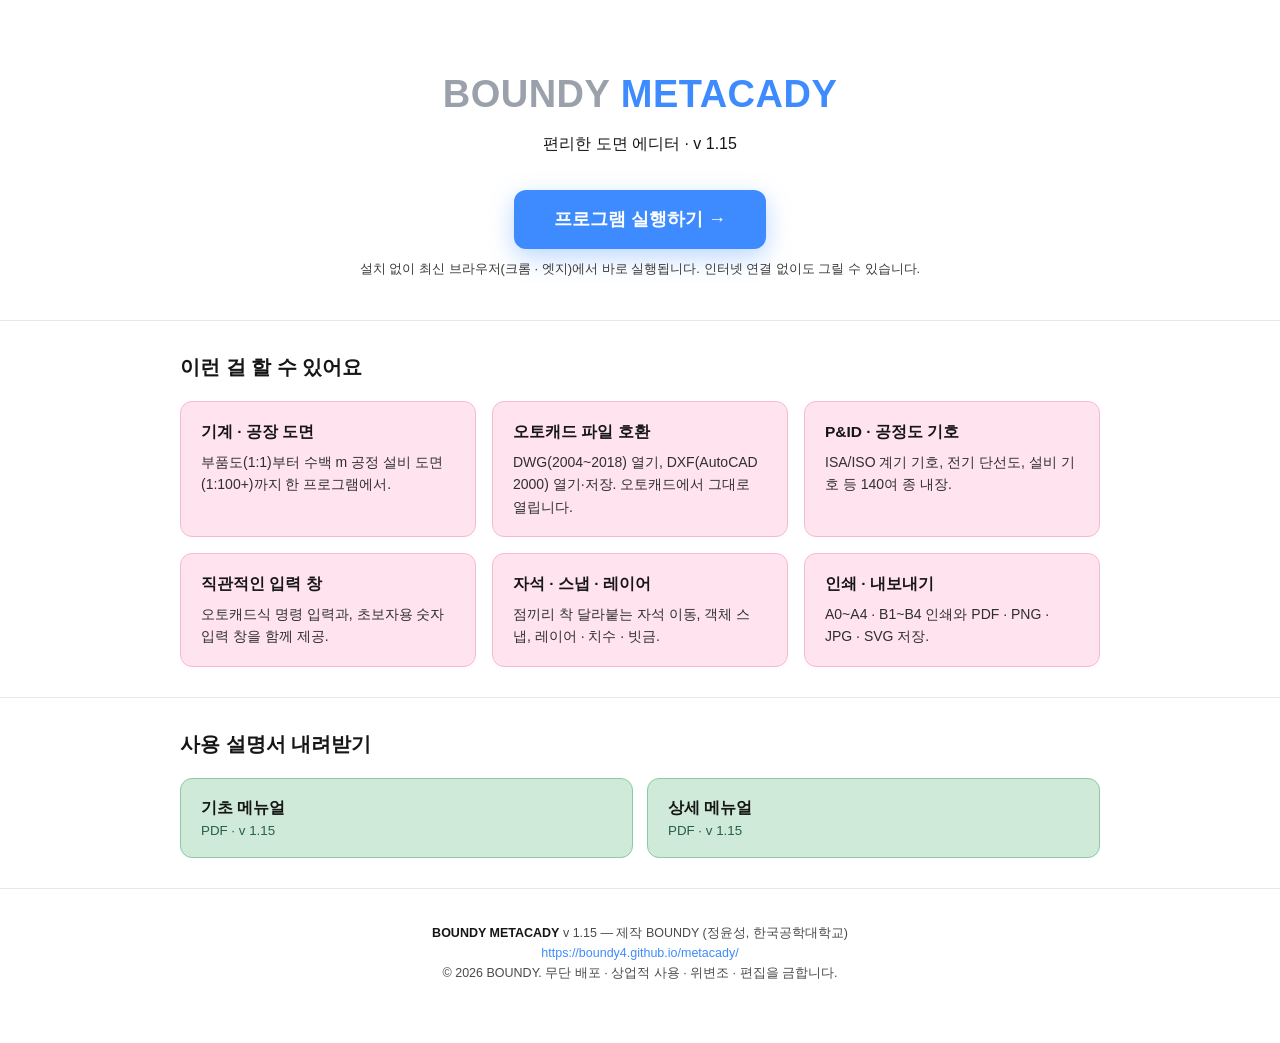
==== index.html @ af8904f4 "Add files via upload" ====
<!DOCTYPE html>
<html lang="ko">
<head>
<meta charset="utf-8">
<meta name="viewport" content="width=device-width, initial-scale=1">
<title>BOUNDY METACADY — 편리한 도면 에디터</title>
<meta name="description" content="AutoCAD를 간편하게 대체하는 2D CAD 웹앱. 기계 부품도와 공장 공정 · 배관 도면, DWG · DXF 호환.">
<style>
  :root{--bg:#ffffff;--line:#e5e8ec;--text:#161616;--acc:#3d8bff;}
  *{box-sizing:border-box;} html,body{margin:0;background:var(--bg);color:var(--text);font-family:"Malgun Gothic","맑은 고딕","Segoe UI",sans-serif;line-height:1.6;}
  a{color:inherit;text-decoration:none;}
  .wrap{max-width:960px;margin:0 auto;padding:0 20px;}
  header{padding:64px 0 40px;text-align:center;}
  .logo{font-size:38px;font-weight:800;letter-spacing:.5px;color:#9aa1ab;} .logo .m{color:var(--acc);}
  .tag{color:#161616;margin-top:6px;font-size:16px;}
  .cta{margin:34px 0 8px;display:flex;gap:14px;justify-content:center;flex-wrap:wrap;}
  .run{background:var(--acc);color:#fff;font-weight:700;font-size:18px;padding:15px 40px;border-radius:12px;box-shadow:0 8px 24px rgba(61,139,255,.35);}
  .run:hover{filter:brightness(1.08);}
  .note{color:#3a3a3a;font-size:13px;margin-top:10px;}
  section{padding:30px 0;border-top:1px solid var(--line);}
  h2{font-size:20px;margin:0 0 18px;color:#161616;}
  .grid{display:grid;grid-template-columns:repeat(auto-fit,minmax(240px,1fr));gap:16px;}
  .card{background:#ffe3ef;border:1px solid #f5b9d4;border-radius:12px;padding:18px 20px;}
  .card b{display:block;font-size:15.5px;margin-bottom:6px;color:#161616;} .card p{margin:0;color:#2f2f2f;font-size:14px;}
  .dls{display:flex;gap:14px;flex-wrap:wrap;}
  .dl{flex:1 1 220px;background:#cfead9;border:1px solid #8bcaa8;border-radius:12px;padding:16px 20px;display:flex;flex-direction:column;transition:border-color .15s,box-shadow .15s;}
  .dl:hover{border-color:#2f9e75;box-shadow:0 4px 14px rgba(47,158,117,.3);} .dl b{font-size:16px;color:#161616;} .dl small{color:#276048;}
  footer{padding:34px 0 60px;color:#4a4a4a;font-size:12.5px;text-align:center;border-top:1px solid var(--line);}
  footer b{color:#161616;}
</style>
</head>
<body>
<header>
  <div class="wrap">
    <div class="logo">BOUNDY <span class="m">METACADY</span></div>
    <div class="tag">편리한 도면 에디터 · v 1.15</div>
    <div class="cta"><a class="run" href="app/">프로그램 실행하기 →</a></div>
    <div class="note">설치 없이 최신 브라우저(크롬 · 엣지)에서 바로 실행됩니다. 인터넷 연결 없이도 그릴 수 있습니다.</div>
  </div>
</header>
<section><div class="wrap">
  <h2>이런 걸 할 수 있어요</h2>
  <div class="grid">
    <div class="card"><b>기계 · 공장 도면</b><p>부품도(1:1)부터 수백 m 공정 설비 도면(1:100+)까지 한 프로그램에서.</p></div>
    <div class="card"><b>오토캐드 파일 호환</b><p>DWG(2004~2018) 열기, DXF(AutoCAD 2000) 열기·저장. 오토캐드에서 그대로 열립니다.</p></div>
    <div class="card"><b>P&amp;ID · 공정도 기호</b><p>ISA/ISO 계기 기호, 전기 단선도, 설비 기호 등 140여 종 내장.</p></div>
    <div class="card"><b>직관적인 입력 창</b><p>오토캐드식 명령 입력과, 초보자용 숫자 입력 창을 함께 제공.</p></div>
    <div class="card"><b>자석 · 스냅 · 레이어</b><p>점끼리 착 달라붙는 자석 이동, 객체 스냅, 레이어 · 치수 · 빗금.</p></div>
    <div class="card"><b>인쇄 · 내보내기</b><p>A0~A4 · B1~B4 인쇄와 PDF · PNG · JPG · SVG 저장.</p></div>
  </div>
</div></section>
<section><div class="wrap">
  <h2>사용 설명서 내려받기</h2>
  <div class="dls">
    <a class="dl" href="manual/METACADY-Manual-Basic.pdf" download><b>기초 메뉴얼</b><small>PDF · v 1.15</small></a>
    <a class="dl" href="manual/METACADY-Manual-Detail.pdf" download><b>상세 메뉴얼</b><small>PDF · v 1.15</small></a>
  </div>
</div></section>
<footer><div class="wrap">
  <b>BOUNDY METACADY</b> v 1.15 — 제작 BOUNDY (정윤성, 한국공학대학교)<br>
  <a href="https://boundy4.github.io/metacady/" style="color:var(--acc)">https://boundy4.github.io/metacady/</a><br>
  © 2026 BOUNDY. 무단 배포 · 상업적 사용 · 위변조 · 편집을 금합니다.
</div></footer>
</body>
</html>
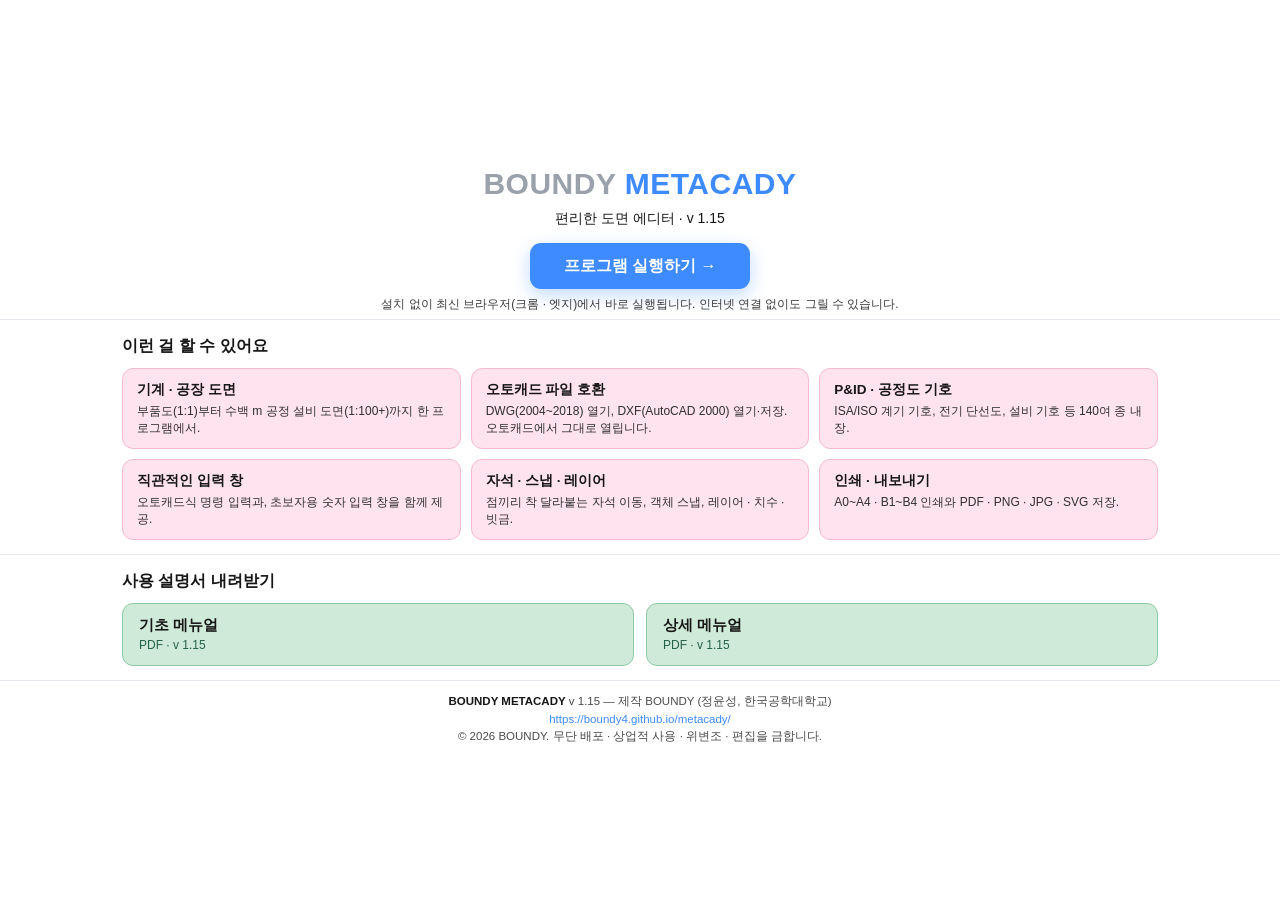
==== commit 4cfde54e: "Add files via upload" ====
--- a/index.html
+++ b/index.html
@@ -7,26 +7,30 @@
 <meta name="description" content="AutoCAD를 간편하게 대체하는 2D CAD 웹앱. 기계 부품도와 공장 공정 · 배관 도면, DWG · DXF 호환.">
 <style>
   :root{--bg:#ffffff;--line:#e5e8ec;--text:#161616;--acc:#3d8bff;}
-  *{box-sizing:border-box;} html,body{margin:0;background:var(--bg);color:var(--text);font-family:"Malgun Gothic","맑은 고딕","Segoe UI",sans-serif;line-height:1.6;}
+  *{box-sizing:border-box;} html,body{margin:0;background:var(--bg);color:var(--text);font-family:"Malgun Gothic","맑은 고딕","Segoe UI",sans-serif;line-height:1.5;}
   a{color:inherit;text-decoration:none;}
-  .wrap{max-width:960px;margin:0 auto;padding:0 20px;}
-  header{padding:64px 0 40px;text-align:center;}
-  .logo{font-size:38px;font-weight:800;letter-spacing:.5px;color:#9aa1ab;} .logo .m{color:var(--acc);}
-  .tag{color:#161616;margin-top:6px;font-size:16px;}
-  .cta{margin:34px 0 8px;display:flex;gap:14px;justify-content:center;flex-wrap:wrap;}
-  .run{background:var(--acc);color:#fff;font-weight:700;font-size:18px;padding:15px 40px;border-radius:12px;box-shadow:0 8px 24px rgba(61,139,255,.35);}
+  /* 한 화면 안에 들어오도록 세로 중앙 정렬 · 컴팩트 */
+  body{min-height:100vh;display:flex;flex-direction:column;justify-content:center;}
+  .wrap{max-width:1080px;margin:0 auto;padding:0 22px;width:100%;}
+  header{padding:10px 0 6px;text-align:center;}
+  .logo{font-size:30px;font-weight:800;letter-spacing:.5px;color:#9aa1ab;} .logo .m{color:var(--acc);}
+  .tag{color:#161616;margin-top:2px;font-size:14px;}
+  .cta{margin:14px 0 4px;display:flex;gap:12px;justify-content:center;flex-wrap:wrap;}
+  .run{background:var(--acc);color:#fff;font-weight:700;font-size:16px;padding:11px 34px;border-radius:11px;box-shadow:0 6px 18px rgba(61,139,255,.32);}
   .run:hover{filter:brightness(1.08);}
-  .note{color:#3a3a3a;font-size:13px;margin-top:10px;}
-  section{padding:30px 0;border-top:1px solid var(--line);}
-  h2{font-size:20px;margin:0 0 18px;color:#161616;}
-  .grid{display:grid;grid-template-columns:repeat(auto-fit,minmax(240px,1fr));gap:16px;}
-  .card{background:#ffe3ef;border:1px solid #f5b9d4;border-radius:12px;padding:18px 20px;}
-  .card b{display:block;font-size:15.5px;margin-bottom:6px;color:#161616;} .card p{margin:0;color:#2f2f2f;font-size:14px;}
-  .dls{display:flex;gap:14px;flex-wrap:wrap;}
-  .dl{flex:1 1 220px;background:#cfead9;border:1px solid #8bcaa8;border-radius:12px;padding:16px 20px;display:flex;flex-direction:column;transition:border-color .15s,box-shadow .15s;}
-  .dl:hover{border-color:#2f9e75;box-shadow:0 4px 14px rgba(47,158,117,.3);} .dl b{font-size:16px;color:#161616;} .dl small{color:#276048;}
-  footer{padding:34px 0 60px;color:#4a4a4a;font-size:12.5px;text-align:center;border-top:1px solid var(--line);}
+  .note{color:#3a3a3a;font-size:12px;margin-top:6px;}
+  section{padding:14px 0;border-top:1px solid var(--line);}
+  h2{font-size:16px;margin:0 0 10px;color:#161616;}
+  .grid{display:grid;grid-template-columns:repeat(3,1fr);gap:10px;}
+  .card{background:#ffe3ef;border:1px solid #f5b9d4;border-radius:11px;padding:11px 14px;}
+  .card b{display:block;font-size:13.5px;margin-bottom:3px;color:#161616;} .card p{margin:0;color:#2f2f2f;font-size:12px;line-height:1.4;}
+  .dls{display:flex;gap:12px;flex-wrap:wrap;}
+  .dl{flex:1 1 220px;background:#cfead9;border:1px solid #8bcaa8;border-radius:11px;padding:11px 16px;display:flex;flex-direction:column;transition:border-color .15s,box-shadow .15s;}
+  .dl:hover{border-color:#2f9e75;box-shadow:0 4px 14px rgba(47,158,117,.3);} .dl b{font-size:14.5px;color:#161616;} .dl small{color:#276048;font-size:12px;}
+  footer{padding:12px 0 4px;color:#4a4a4a;font-size:11.5px;text-align:center;border-top:1px solid var(--line);}
   footer b{color:#161616;}
+  @media(max-width:760px){ .grid{grid-template-columns:1fr 1fr;} body{display:block;} }
+  @media(max-width:480px){ .grid{grid-template-columns:1fr;} }
 </style>
 </head>
 <body>
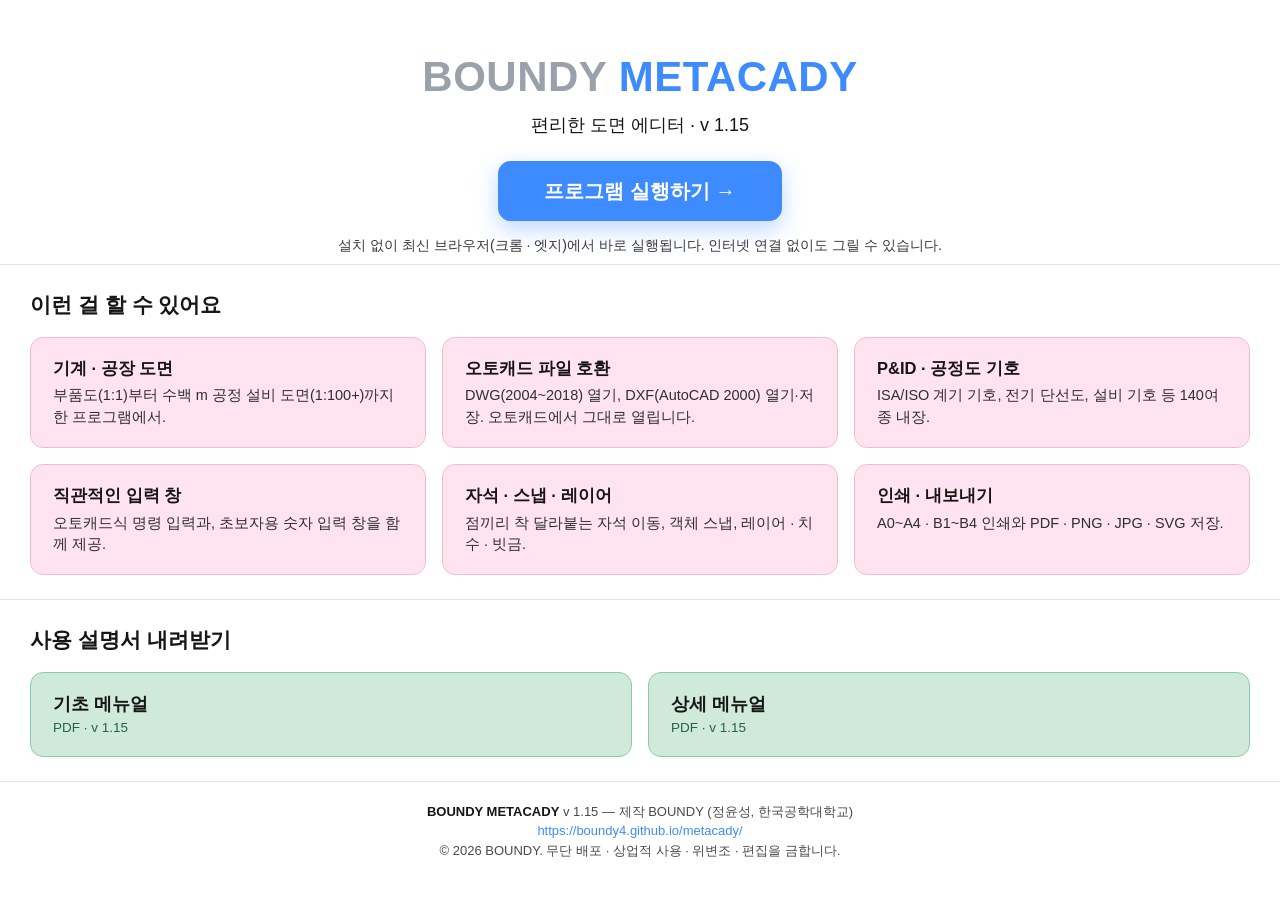
==== commit 4bf67c01: "Add files via upload" ====
--- a/index.html
+++ b/index.html
@@ -7,33 +7,35 @@
 <meta name="description" content="AutoCAD를 간편하게 대체하는 2D CAD 웹앱. 기계 부품도와 공장 공정 · 배관 도면, DWG · DXF 호환.">
 <style>
   :root{--bg:#ffffff;--line:#e5e8ec;--text:#161616;--acc:#3d8bff;}
-  *{box-sizing:border-box;} html,body{margin:0;background:var(--bg);color:var(--text);font-family:"Malgun Gothic","맑은 고딕","Segoe UI",sans-serif;line-height:1.5;}
+  *{box-sizing:border-box;} html,body{margin:0;height:100%;overflow:hidden;background:var(--bg);color:var(--text);font-family:"Malgun Gothic","맑은 고딕","Segoe UI",sans-serif;line-height:1.5;}
   a{color:inherit;text-decoration:none;}
-  /* 한 화면 안에 들어오도록 세로 중앙 정렬 · 컴팩트 */
-  body{min-height:100vh;display:flex;flex-direction:column;justify-content:center;}
-  .wrap{max-width:1080px;margin:0 auto;padding:0 22px;width:100%;}
-  header{padding:10px 0 6px;text-align:center;}
-  .logo{font-size:30px;font-weight:800;letter-spacing:.5px;color:#9aa1ab;} .logo .m{color:var(--acc);}
-  .tag{color:#161616;margin-top:2px;font-size:14px;}
-  .cta{margin:14px 0 4px;display:flex;gap:12px;justify-content:center;flex-wrap:wrap;}
-  .run{background:var(--acc);color:#fff;font-weight:700;font-size:16px;padding:11px 34px;border-radius:11px;box-shadow:0 6px 18px rgba(61,139,255,.32);}
+  /* 어떤 모니터에서든 같은 비율: 기준 폭(1280px)으로 만든 뒤 화면에 맞춰 균일 배율로 확대/축소 */
+  #fit{position:fixed;inset:0;display:flex;align-items:center;justify-content:center;background:var(--bg);}
+  #stage{width:1280px;transform-origin:center center;will-change:transform;}
+  .wrap{max-width:100%;margin:0 auto;padding:0 30px;width:100%;}
+  header{padding:14px 0 8px;text-align:center;}
+  .logo{font-size:42px;font-weight:800;letter-spacing:.5px;color:#9aa1ab;} .logo .m{color:var(--acc);}
+  .tag{color:#161616;margin-top:4px;font-size:18px;}
+  .cta{margin:22px 0 8px;display:flex;gap:14px;justify-content:center;flex-wrap:wrap;}
+  .run{background:var(--acc);color:#fff;font-weight:700;font-size:20px;padding:15px 46px;border-radius:13px;box-shadow:0 8px 22px rgba(61,139,255,.34);}
   .run:hover{filter:brightness(1.08);}
-  .note{color:#3a3a3a;font-size:12px;margin-top:6px;}
-  section{padding:14px 0;border-top:1px solid var(--line);}
-  h2{font-size:16px;margin:0 0 10px;color:#161616;}
-  .grid{display:grid;grid-template-columns:repeat(3,1fr);gap:10px;}
-  .card{background:#ffe3ef;border:1px solid #f5b9d4;border-radius:11px;padding:11px 14px;}
-  .card b{display:block;font-size:13.5px;margin-bottom:3px;color:#161616;} .card p{margin:0;color:#2f2f2f;font-size:12px;line-height:1.4;}
-  .dls{display:flex;gap:12px;flex-wrap:wrap;}
-  .dl{flex:1 1 220px;background:#cfead9;border:1px solid #8bcaa8;border-radius:11px;padding:11px 16px;display:flex;flex-direction:column;transition:border-color .15s,box-shadow .15s;}
-  .dl:hover{border-color:#2f9e75;box-shadow:0 4px 14px rgba(47,158,117,.3);} .dl b{font-size:14.5px;color:#161616;} .dl small{color:#276048;font-size:12px;}
-  footer{padding:12px 0 4px;color:#4a4a4a;font-size:11.5px;text-align:center;border-top:1px solid var(--line);}
+  .note{color:#3a3a3a;font-size:14px;margin-top:14px;}
+  section{padding:24px 0;border-top:1px solid var(--line);}
+  h2{font-size:21px;margin:0 0 16px;color:#161616;}
+  .grid{display:grid;grid-template-columns:repeat(3,1fr);gap:16px;}
+  .card{background:#ffe3ef;border:1px solid #f5b9d4;border-radius:13px;padding:18px 22px;}
+  .card b{display:block;font-size:16.5px;margin-bottom:5px;color:#161616;} .card p{margin:0;color:#2f2f2f;font-size:14.5px;line-height:1.5;}
+  .dls{display:flex;gap:16px;flex-wrap:wrap;}
+  .dl{flex:1 1 220px;background:#cfead9;border:1px solid #8bcaa8;border-radius:13px;padding:18px 22px;display:flex;flex-direction:column;transition:border-color .15s,box-shadow .15s;}
+  .dl:hover{border-color:#2f9e75;box-shadow:0 4px 14px rgba(47,158,117,.3);} .dl b{font-size:18px;color:#161616;} .dl small{color:#276048;font-size:13.5px;}
+  footer{padding:20px 0 8px;color:#4a4a4a;font-size:13px;text-align:center;border-top:1px solid var(--line);}
   footer b{color:#161616;}
-  @media(max-width:760px){ .grid{grid-template-columns:1fr 1fr;} body{display:block;} }
-  @media(max-width:480px){ .grid{grid-template-columns:1fr;} }
+  @media(max-width:820px){ html,body{height:auto;overflow:auto;} #fit{position:static;display:block;} #stage{width:100%!important;transform:none!important;} .grid{grid-template-columns:1fr 1fr;} }
+  @media(max-width:520px){ .grid{grid-template-columns:1fr;} }
 </style>
 </head>
 <body>
+<div id="fit"><div id="stage">
 <header>
   <div class="wrap">
     <div class="logo">BOUNDY <span class="m">METACADY</span></div>
@@ -65,5 +67,9 @@
   <a href="https://boundy4.github.io/metacady/" style="color:var(--acc)">https://boundy4.github.io/metacady/</a><br>
   © 2026 BOUNDY. 무단 배포 · 상업적 사용 · 위변조 · 편집을 금합니다.
 </div></footer>
+</div></div>
+<script>
+(function(){var st=document.getElementById('stage');function apply(){if(matchMedia('(max-width:820px)').matches){st.style.transform='none';return;}st.style.transform='none';var w=st.offsetWidth,h=st.offsetHeight;var s=Math.min(innerWidth/w,innerHeight/h);st.style.transform='scale('+s+')';}addEventListener('resize',apply);addEventListener('load',apply);apply();})();
+</script>
 </body>
 </html>
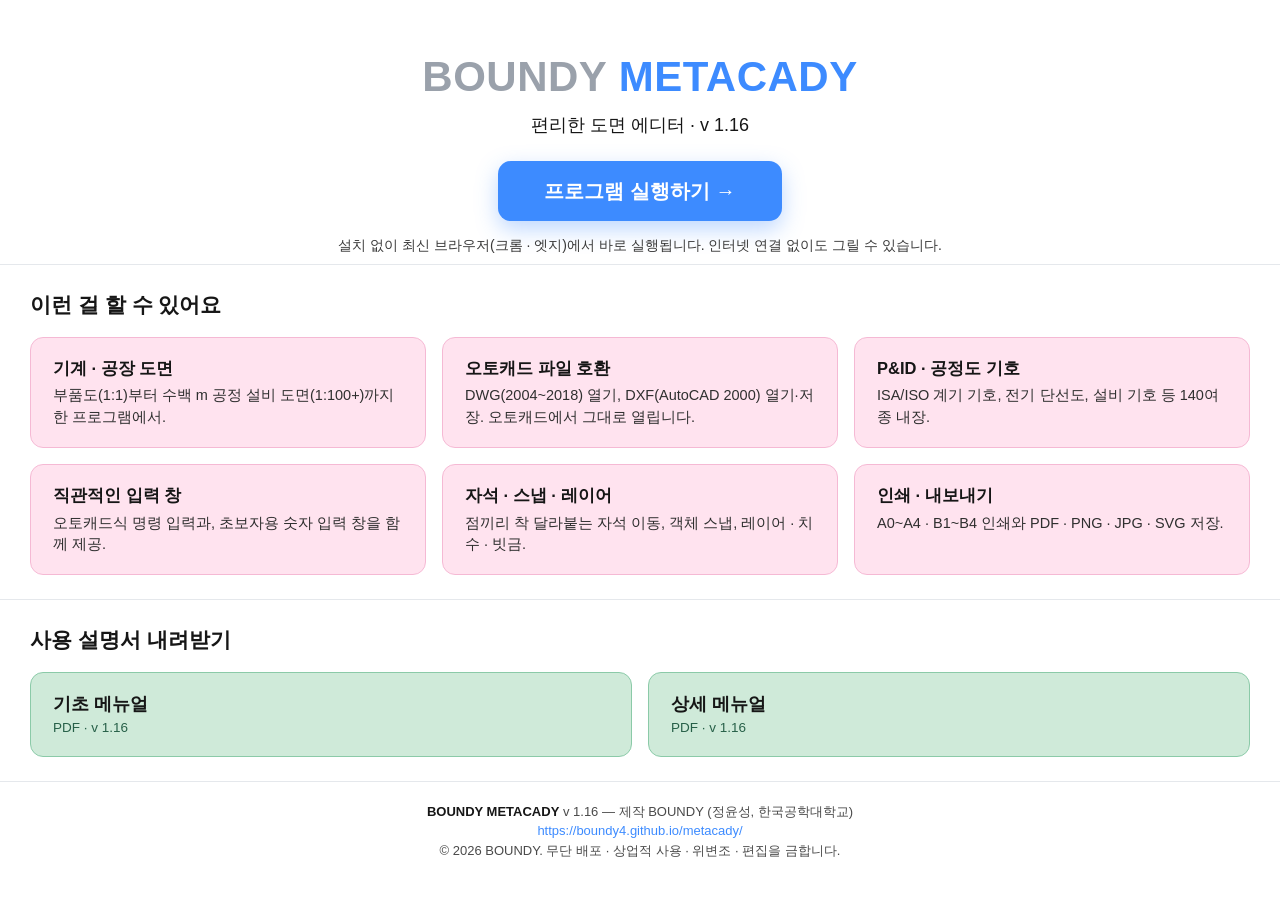
==== commit 24ab8b7a: "Add files via upload" ====
--- a/index.html
+++ b/index.html
@@ -39,7 +39,7 @@
 <header>
   <div class="wrap">
     <div class="logo">BOUNDY <span class="m">METACADY</span></div>
-    <div class="tag">편리한 도면 에디터 · v 1.15</div>
+    <div class="tag">편리한 도면 에디터 · v 1.16</div>
     <div class="cta"><a class="run" href="app/">프로그램 실행하기 →</a></div>
     <div class="note">설치 없이 최신 브라우저(크롬 · 엣지)에서 바로 실행됩니다. 인터넷 연결 없이도 그릴 수 있습니다.</div>
   </div>
@@ -58,12 +58,12 @@
 <section><div class="wrap">
   <h2>사용 설명서 내려받기</h2>
   <div class="dls">
-    <a class="dl" href="manual/METACADY-Manual-Basic.pdf" download><b>기초 메뉴얼</b><small>PDF · v 1.15</small></a>
-    <a class="dl" href="manual/METACADY-Manual-Detail.pdf" download><b>상세 메뉴얼</b><small>PDF · v 1.15</small></a>
+    <a class="dl" href="manual/METACADY-Manual-Basic.pdf" download><b>기초 메뉴얼</b><small>PDF · v 1.16</small></a>
+    <a class="dl" href="manual/METACADY-Manual-Detail.pdf" download><b>상세 메뉴얼</b><small>PDF · v 1.16</small></a>
   </div>
 </div></section>
 <footer><div class="wrap">
-  <b>BOUNDY METACADY</b> v 1.15 — 제작 BOUNDY (정윤성, 한국공학대학교)<br>
+  <b>BOUNDY METACADY</b> v 1.16 — 제작 BOUNDY (정윤성, 한국공학대학교)<br>
   <a href="https://boundy4.github.io/metacady/" style="color:var(--acc)">https://boundy4.github.io/metacady/</a><br>
   © 2026 BOUNDY. 무단 배포 · 상업적 사용 · 위변조 · 편집을 금합니다.
 </div></footer>
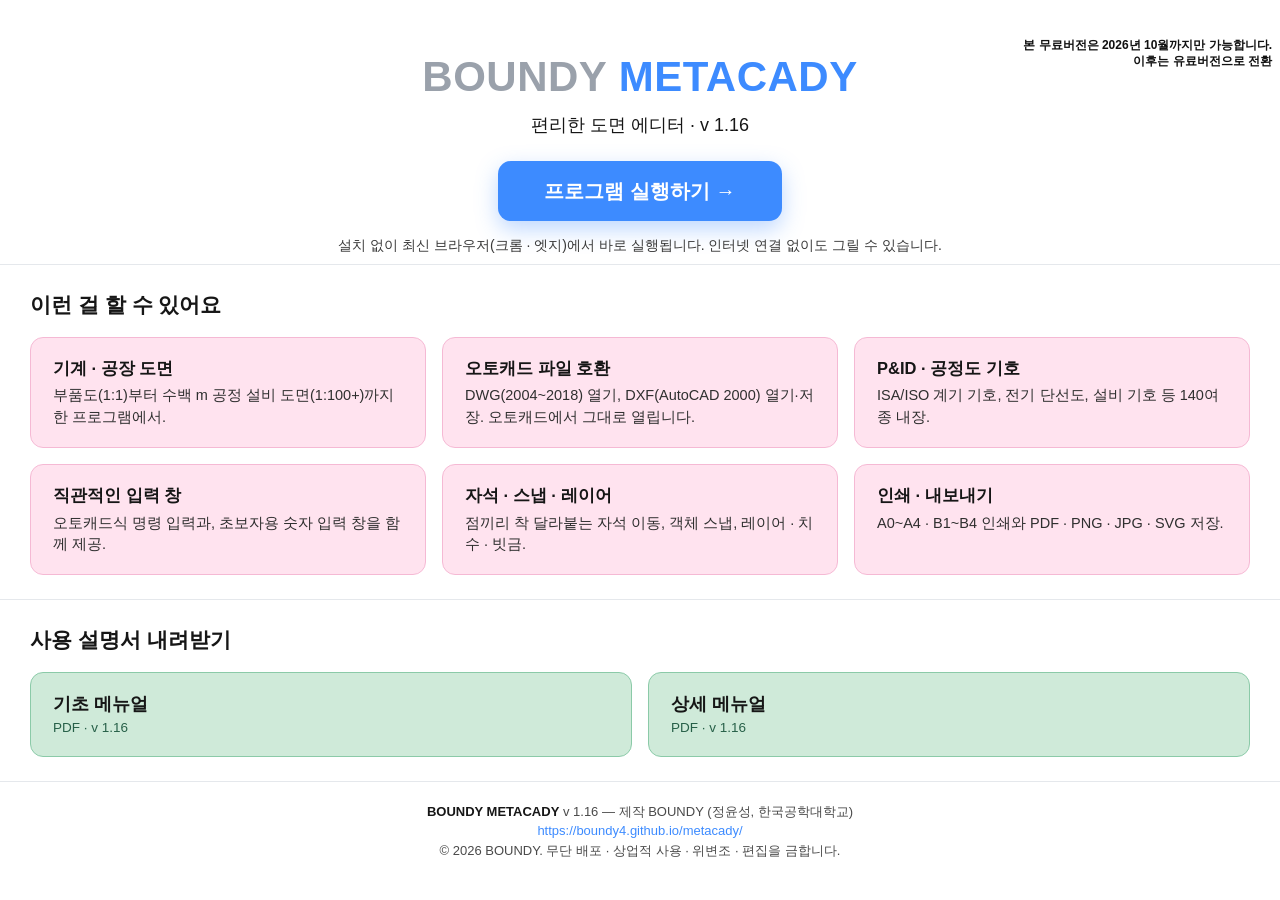
==== commit ce1aceab: "Add files via upload" ====
--- a/index.html
+++ b/index.html
@@ -11,7 +11,8 @@
   a{color:inherit;text-decoration:none;}
   /* 어떤 모니터에서든 같은 비율: 기준 폭(1280px)으로 만든 뒤 화면에 맞춰 균일 배율로 확대/축소 */
   #fit{position:fixed;inset:0;display:flex;align-items:center;justify-content:center;background:var(--bg);}
-  #stage{width:1280px;transform-origin:center center;will-change:transform;}
+  #stage{width:1280px;transform-origin:center center;will-change:transform;position:relative;}
+  .expire{position:absolute;top:6px;right:8px;font-size:12px;color:#111;text-align:right;line-height:1.35;font-weight:600;}
   .wrap{max-width:100%;margin:0 auto;padding:0 30px;width:100%;}
   header{padding:14px 0 8px;text-align:center;}
   .logo{font-size:42px;font-weight:800;letter-spacing:.5px;color:#9aa1ab;} .logo .m{color:var(--acc);}
@@ -36,6 +37,7 @@
 </head>
 <body>
 <div id="fit"><div id="stage">
+<div class="expire">본 무료버전은 2026년 10월까지만 가능합니다.<br>이후는 유료버전으로 전환</div>
 <header>
   <div class="wrap">
     <div class="logo">BOUNDY <span class="m">METACADY</span></div>
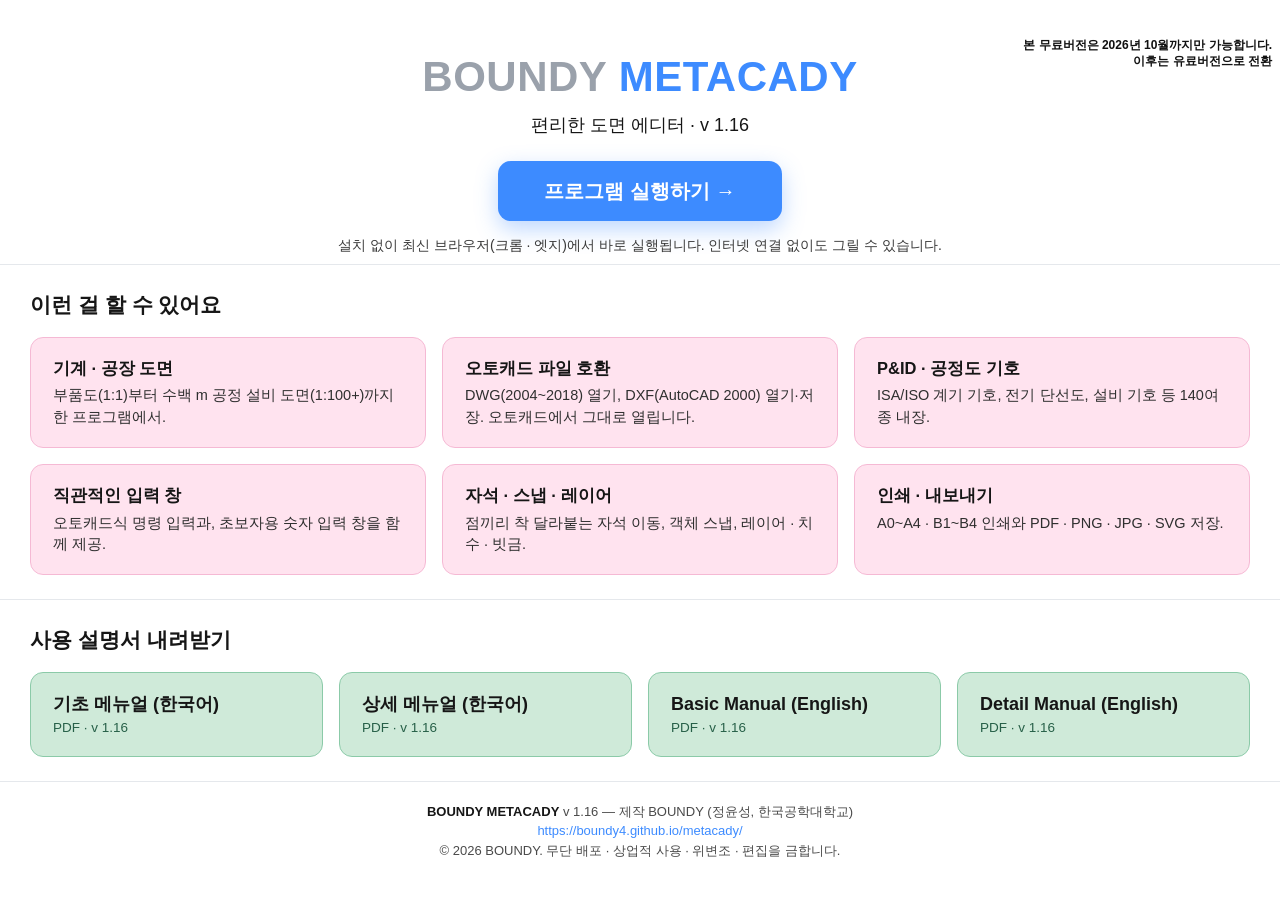
==== commit accece1e: "Add files via upload" ====
--- a/index.html
+++ b/index.html
@@ -60,8 +60,10 @@
 <section><div class="wrap">
   <h2>사용 설명서 내려받기</h2>
   <div class="dls">
-    <a class="dl" href="manual/METACADY-Manual-Basic.pdf" download><b>기초 메뉴얼</b><small>PDF · v 1.16</small></a>
-    <a class="dl" href="manual/METACADY-Manual-Detail.pdf" download><b>상세 메뉴얼</b><small>PDF · v 1.16</small></a>
+    <a class="dl" href="manual/METACADY-Manual-Basic.pdf" download><b>기초 메뉴얼 (한국어)</b><small>PDF · v 1.16</small></a>
+    <a class="dl" href="manual/METACADY-Manual-Detail.pdf" download><b>상세 메뉴얼 (한국어)</b><small>PDF · v 1.16</small></a>
+    <a class="dl" href="manual/METACADY-Manual-Basic-EN.pdf" download><b>Basic Manual (English)</b><small>PDF · v 1.16</small></a>
+    <a class="dl" href="manual/METACADY-Manual-Detail-EN.pdf" download><b>Detail Manual (English)</b><small>PDF · v 1.16</small></a>
   </div>
 </div></section>
 <footer><div class="wrap">
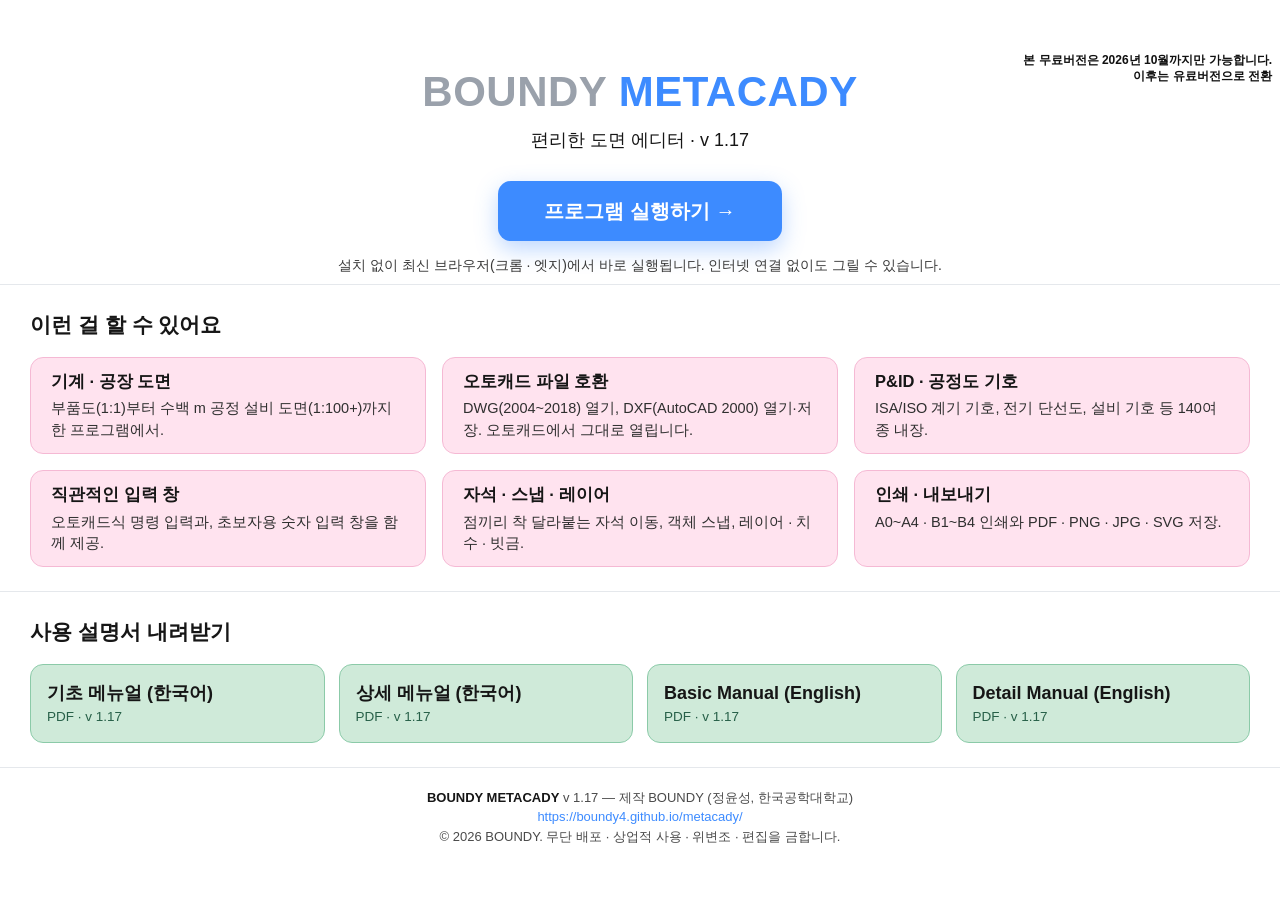
==== commit 9eb7e664: "Add files via upload" ====
--- a/index.html
+++ b/index.html
@@ -17,22 +17,22 @@
   header{padding:14px 0 8px;text-align:center;}
   .logo{font-size:42px;font-weight:800;letter-spacing:.5px;color:#9aa1ab;} .logo .m{color:var(--acc);}
   .tag{color:#161616;margin-top:4px;font-size:18px;}
-  .cta{margin:22px 0 8px;display:flex;gap:14px;justify-content:center;flex-wrap:wrap;}
+  .cta{margin:27px 0 13px;display:flex;gap:14px;justify-content:center;flex-wrap:wrap;}
   .run{background:var(--acc);color:#fff;font-weight:700;font-size:20px;padding:15px 46px;border-radius:13px;box-shadow:0 8px 22px rgba(61,139,255,.34);}
   .run:hover{filter:brightness(1.08);}
   .note{color:#3a3a3a;font-size:14px;margin-top:14px;}
   section{padding:24px 0;border-top:1px solid var(--line);}
   h2{font-size:21px;margin:0 0 16px;color:#161616;}
   .grid{display:grid;grid-template-columns:repeat(3,1fr);gap:16px;}
-  .card{background:#ffe3ef;border:1px solid #f5b9d4;border-radius:13px;padding:18px 22px;}
+  .card{background:#ffe3ef;border:1px solid #f5b9d4;border-radius:13px;padding:11px 20px;}
   .card b{display:block;font-size:16.5px;margin-bottom:5px;color:#161616;} .card p{margin:0;color:#2f2f2f;font-size:14.5px;line-height:1.5;}
-  .dls{display:flex;gap:16px;flex-wrap:wrap;}
-  .dl{flex:1 1 220px;background:#cfead9;border:1px solid #8bcaa8;border-radius:13px;padding:18px 22px;display:flex;flex-direction:column;transition:border-color .15s,box-shadow .15s;}
+  .dls{display:grid;grid-template-columns:repeat(4,1fr);gap:14px;}
+  .dl{background:#cfead9;border:1px solid #8bcaa8;border-radius:13px;padding:15px 16px;display:flex;flex-direction:column;transition:border-color .15s,box-shadow .15s;}
   .dl:hover{border-color:#2f9e75;box-shadow:0 4px 14px rgba(47,158,117,.3);} .dl b{font-size:18px;color:#161616;} .dl small{color:#276048;font-size:13.5px;}
   footer{padding:20px 0 8px;color:#4a4a4a;font-size:13px;text-align:center;border-top:1px solid var(--line);}
   footer b{color:#161616;}
-  @media(max-width:820px){ html,body{height:auto;overflow:auto;} #fit{position:static;display:block;} #stage{width:100%!important;transform:none!important;} .grid{grid-template-columns:1fr 1fr;} }
-  @media(max-width:520px){ .grid{grid-template-columns:1fr;} }
+  @media(max-width:820px){ html,body{height:auto;overflow:auto;} #fit{position:static;display:block;} #stage{width:100%!important;transform:none!important;} .grid{grid-template-columns:1fr 1fr;} .dls{grid-template-columns:1fr 1fr;} }
+  @media(max-width:520px){ .grid{grid-template-columns:1fr;} .dls{grid-template-columns:1fr;} }
 </style>
 </head>
 <body>
@@ -41,7 +41,7 @@
 <header>
   <div class="wrap">
     <div class="logo">BOUNDY <span class="m">METACADY</span></div>
-    <div class="tag">편리한 도면 에디터 · v 1.16</div>
+    <div class="tag">편리한 도면 에디터 · v 1.17</div>
     <div class="cta"><a class="run" href="app/">프로그램 실행하기 →</a></div>
     <div class="note">설치 없이 최신 브라우저(크롬 · 엣지)에서 바로 실행됩니다. 인터넷 연결 없이도 그릴 수 있습니다.</div>
   </div>
@@ -60,14 +60,14 @@
 <section><div class="wrap">
   <h2>사용 설명서 내려받기</h2>
   <div class="dls">
-    <a class="dl" href="manual/METACADY-Manual-Basic.pdf" download><b>기초 메뉴얼 (한국어)</b><small>PDF · v 1.16</small></a>
-    <a class="dl" href="manual/METACADY-Manual-Detail.pdf" download><b>상세 메뉴얼 (한국어)</b><small>PDF · v 1.16</small></a>
-    <a class="dl" href="manual/METACADY-Manual-Basic-EN.pdf" download><b>Basic Manual (English)</b><small>PDF · v 1.16</small></a>
-    <a class="dl" href="manual/METACADY-Manual-Detail-EN.pdf" download><b>Detail Manual (English)</b><small>PDF · v 1.16</small></a>
+    <a class="dl" href="manual/METACADY-Manual-Basic.pdf" download><b>기초 메뉴얼 (한국어)</b><small>PDF · v 1.17</small></a>
+    <a class="dl" href="manual/METACADY-Manual-Detail.pdf" download><b>상세 메뉴얼 (한국어)</b><small>PDF · v 1.17</small></a>
+    <a class="dl" href="manual/METACADY-Manual-Basic-EN.pdf" download><b>Basic Manual (English)</b><small>PDF · v 1.17</small></a>
+    <a class="dl" href="manual/METACADY-Manual-Detail-EN.pdf" download><b>Detail Manual (English)</b><small>PDF · v 1.17</small></a>
   </div>
 </div></section>
 <footer><div class="wrap">
-  <b>BOUNDY METACADY</b> v 1.16 — 제작 BOUNDY (정윤성, 한국공학대학교)<br>
+  <b>BOUNDY METACADY</b> v 1.17 — 제작 BOUNDY (정윤성, 한국공학대학교)<br>
   <a href="https://boundy4.github.io/metacady/" style="color:var(--acc)">https://boundy4.github.io/metacady/</a><br>
   © 2026 BOUNDY. 무단 배포 · 상업적 사용 · 위변조 · 편집을 금합니다.
 </div></footer>
